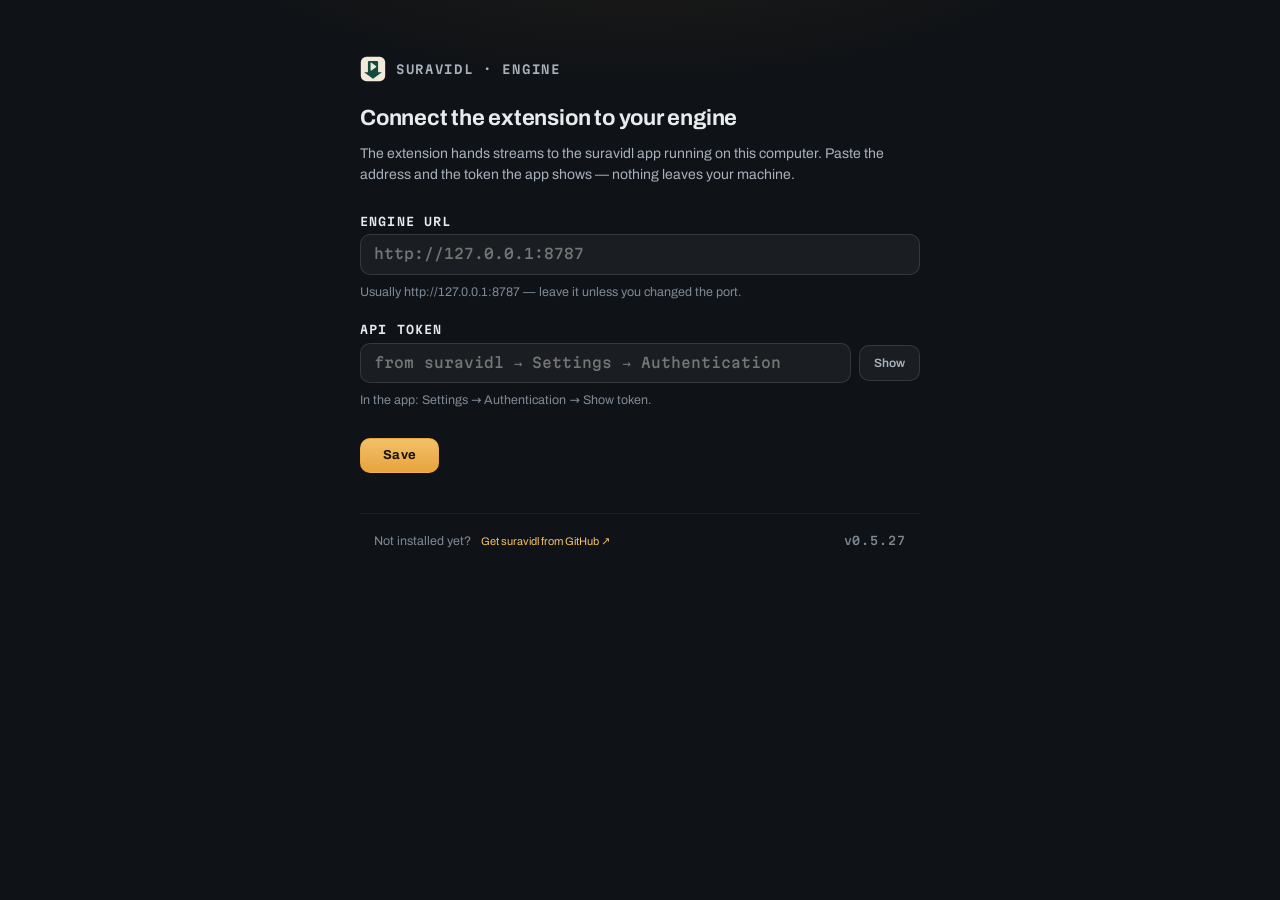
==== extension/options.html @ 82f00f2b "fix(extension): 0.5.27 "the slate" — a playlist's fragments are not videos An X post would not downl" ====
<!doctype html>
<html lang="en">
  <head>
    <meta charset="utf-8" />
    <title>suravidl — engine</title>
    <link rel="stylesheet" href="popup.css" />
    <link rel="stylesheet" href="options.css" />
  </head>
  <body>
    <main class="page">
      <div class="brand">
        <svg class="mark" viewBox="0 0 256 256" aria-hidden="true">
          <path d="M 62 8 H 194 A 54 54 0 0 1 248 62 V 194 A 54 54 0 0 1 194 248 H 62 A 54 54 0 0 1 8 194 V 62 A 54 54 0 0 1 62 8 Z" fill="var(--mark-tile)"/>
          <path d="M 90 48 H 166 A 12 12 0 0 1 178 60 V 160 H 216 L 128 224 L 40 160 H 78 V 60 A 12 12 0 0 1 90 48 Z M 104 71 L 104 137 Q 104 148 113 141.6 L 157 110.4 Q 166 104 157 97.6 L 113 66.4 Q 104 60 104 71 Z" fill="var(--mark-arrow)" fill-rule="evenodd"/>
        </svg>
        <span>suravidl · engine</span>
      </div>

      <h1 data-i18n="Connect the extension to your engine">Connect the extension to your engine</h1>
      <p class="lede" data-i18n="The extension hands streams to the suravidl app running on this computer. Paste the address and the token the app shows — nothing leaves your machine.">The extension hands streams to the suravidl app running on this computer. Paste the address and the token the app shows — nothing leaves your machine.</p>

      <form id="engineForm" autocomplete="off">
        <label for="engineUrl" data-i18n="Engine URL">Engine URL</label>
        <input id="engineUrl" type="text" inputmode="url" spellcheck="false"
               placeholder="http://127.0.0.1:8787" />
        <p class="hint" data-i18n="Usually http://127.0.0.1:8787 — leave it unless you changed the port.">Usually http://127.0.0.1:8787 — leave it unless you changed the port.</p>

        <label for="engineToken" data-i18n="API token">API token</label>
        <div class="tokenrow">
          <input id="engineToken" type="password" spellcheck="false"
                 placeholder="from suravidl → Settings → Authentication"
                 data-i18n-ph="from suravidl → Settings → Authentication" />
          <button id="reveal" class="reveal" type="button"
                  aria-label="Show the token" data-i18n="Show">Show</button>
        </div>
        <p class="hint" data-i18n="In the app: Settings → Authentication → Show token.">In the app: Settings → Authentication → Show token.</p>

        <div class="row">
          <button id="save" class="save" type="button" data-i18n="Save">Save</button>
          <span id="msg" class="msg" role="status" aria-live="polite"></span>
        </div>
      </form>

      <footer>
        <span data-i18n="Not installed yet?">Not installed yet?</span>
        <a href="https://github.com/LoLyeah/suravidl#install" target="_blank" rel="noopener"
           data-i18n="Get suravidl from GitHub ↗">Get suravidl from GitHub ↗</a>
        <span class="ver" id="ver">v0.5.27</span>
      </footer>
    </main>
    <script src="i18n.js"></script>
    <script src="options.js"></script>
  </body>
</html>
---- extension/popup.css ----
/* suravidl extension popup — the house tokens, scaled to a 340px plate.
   Same room as the app: graphite ground, one lamp, smoked glass, signal
   amber for the one action. Archivo + Martian Mono ship beside this file. */
@font-face {
  font-family: "Archivo";
  src: url("fonts/archivo-var.woff2") format("woff2");
  font-weight: 100 900;
  font-display: swap;
}
@font-face {
  font-family: "Martian Mono";
  src: url("fonts/martian-mono-var.woff2") format("woff2");
  font-weight: 100 800;
  font-display: swap;
}

:root {
  color-scheme: dark;   /* native bits (panel frame, scrollbars) start dark */
  --bg: #0f1216;
  --text: #e8eaed;
  --muted: #a8b1bd;
  --dim: #7f8a97;
  --line: rgba(232, 236, 240, .12);
  --line-soft: rgba(232, 236, 240, .07);
  --glass-bg: rgba(232, 236, 240, .05);
  --glass-bg-strong: rgba(232, 236, 240, .09);
  --glass-blur: blur(14px) saturate(115%);
  --inset-hi: rgba(255, 255, 255, .10);
  --accent: #e8a33e;
  --accent2: #f3c169;
  --accent-fg: #1a1305;
  --accent-soft: rgba(232, 163, 62, .16);
  --accent-line: rgba(232, 163, 62, .45);
  --accent-glow: rgba(232, 163, 62, .55);
  --ok: #4ecf83;
  --err: #ff8078;
  --sel: rgba(232, 163, 62, .30);
  --lamp: rgba(232, 163, 62, .10);
  --shadow: 0 18px 40px rgba(0, 0, 0, .5), 0 2px 10px rgba(0, 0, 0, .35);
  /* the chip at night: cream tile, pine arrow (the brand's dark-room twin) */
  --mark-tile: #F2E9D8;
  --mark-arrow: #14493C;
}

* { box-sizing: border-box; }

html, body { margin: 0; }

body {
  width: 340px;
  font: 400 13px/1.45 "Archivo", system-ui, -apple-system, sans-serif;
  color: var(--text);
  background:
    radial-gradient(420px 200px at 50% -70px, var(--lamp), transparent 70%),
    var(--bg);
  -webkit-font-smoothing: antialiased;
}

/* ---------- the parts nobody draws, drawn ---------- */
::selection { background: var(--sel); }
:focus-visible { outline: 2px solid var(--accent); outline-offset: 2px; }
* { caret-color: var(--accent); }
::-webkit-scrollbar { width: 10px; }
::-webkit-scrollbar-thumb { background: rgba(232, 236, 240, .16); border-radius: 999px;
  border: 3px solid transparent; background-clip: padding-box; }
::-webkit-scrollbar-thumb:hover { background: rgba(232, 236, 240, .28);
  border: 3px solid transparent; background-clip: padding-box; }

.shell { padding: 12px 14px 10px; }

/* ---------- header: mark, word, engine light ---------- */
header { display: flex; align-items: center; gap: 8px; }
.mark { width: 22px; height: 22px; display: block; }
.word { font-weight: 700; font-size: 15px; letter-spacing: .1px; }
.engine {
  margin-left: auto; display: inline-flex; align-items: center; gap: 6px;
  padding: 3px 9px 3px 8px; border-radius: 999px;
  background: var(--glass-bg); border: 1px solid var(--line);
  font-size: 11px; color: var(--muted);
}
.led { width: 7px; height: 7px; border-radius: 50%; background: var(--dim); }
.engine.ok .led { background: var(--ok); box-shadow: 0 0 6px rgba(78, 207, 131, .6); }
.engine.down .led { background: var(--accent); box-shadow: 0 0 6px var(--accent-glow); }

/* ---------- the plate ---------- */
.plate {
  margin-top: 12px; padding: 14px; border-radius: 20px;
  background: var(--glass-bg);
  -webkit-backdrop-filter: var(--glass-blur);
  backdrop-filter: var(--glass-blur);
  border: 1px solid var(--line);
  box-shadow: inset 0 1px 0 var(--inset-hi), var(--shadow);
}
@supports not ((backdrop-filter: blur(1px)) or (-webkit-backdrop-filter: blur(1px))) {
  .plate { background: #14181d; }   /* a fake half-glass never ships */
}
.plate.quiet { box-shadow: inset 0 1px 0 var(--inset-hi); }

.site { display: flex; align-items: center; gap: 7px; margin-bottom: 8px; }
.site img { width: 16px; height: 16px; }
.site span { font-size: 12px; color: var(--muted); }

h1 { margin: 0; font-size: 15px; font-weight: 700; line-height: 1.35; }
.sub a { color: var(--accent2); text-decoration: underline; text-underline-offset: 3px; }
@media (hover: hover) { .sub a:hover { color: var(--accent); } }
.sub { margin: 6px 0 0; font-size: 12.5px; line-height: 1.45; color: var(--muted); }

/* ---------- which stream (only when the page offered several) ---------- */
.pickgroup { margin-top: 12px; }
.lbl { font-size: 11px; font-weight: 700; letter-spacing: .14em;
  text-transform: uppercase; color: var(--dim); }
.streams {
  /* the newest video's own streams fit without scrolling; the long tail is
     folded away behind #foldline, not scrolled past (v0.5.20) */
  max-height: 236px; overflow-y: auto; margin-top: 6px;
  /* overflow clips at the padding box: 4px keeps the last row's rounded
     bottom from sitting flush against the clip edge */
  padding-bottom: 4px;
  scrollbar-width: thin;                              /* Firefox */
  scrollbar-color: rgba(232, 236, 240, .16) transparent;
}
.stream {
  display: grid; grid-template-columns: 1fr auto; align-items: center;
  gap: 0 8px; padding: 7px 9px; margin-top: 5px;
  border: 1px solid var(--line-soft); border-radius: 9px;
  font-size: 12.5px;
}
.stream:first-child { margin-top: 0; }
.pickline {
  display: flex; align-items: center; gap: 9px;
  min-width: 0; cursor: pointer;
}
.pickline .ssay { overflow: hidden; text-overflow: ellipsis; white-space: nowrap; }
.pickline input {
  /* a checkbox, drawn as a checkbox: this list is multi-select, and a
     circle promises a single choice (v0.5.12) */
  appearance: none; -webkit-appearance: none; margin: 0;
  width: 15px; height: 15px; flex: none; border-radius: 4.5px;
  border: 1.5px solid var(--line); background: transparent;
}
.pickline input:checked { border-color: var(--accent); background: var(--accent-soft); }
.pickline input:checked::after {
  content: ""; display: block; width: 7px; height: 3.5px; margin: 2.7px 0 0 2.2px;
  border-left: 2px solid var(--accent); border-bottom: 2px solid var(--accent);
  transform: rotate(-45deg); transform-origin: center;
}
.pickline input:focus-visible { outline: 2px solid var(--accent); outline-offset: 2px; }
.stream:has(input:focus-visible) { outline: 2px solid var(--accent); outline-offset: 2px; }
.more {
  flex: none; border: 1px solid var(--line-soft); background: transparent;
  color: var(--dim); border-radius: 8px; padding: 2px 7px; cursor: pointer;
  font-family: "Archivo", system-ui, sans-serif;
  font-size: 11px; font-weight: 600; letter-spacing: .12em; text-transform: uppercase;
}
.more:hover { color: var(--text); border-color: var(--line); }
.more[aria-expanded="true"] { color: var(--accent); border-color: var(--accent); }

/* the recommended row: the newest video's biggest file (v0.5.20) */
.pickline .best {
  flex: none; padding: 1px 5px; border-radius: 5px;
  color: var(--accent); background: var(--accent-soft);
  font-size: 9.5px; font-weight: 700; letter-spacing: .10em; text-transform: uppercase;
}

/* the finds from before this video, folded away by default (v0.5.20) */
.earlier {
  margin: 9px 0 3px 2px; padding-top: 7px;
  border-top: 1px solid var(--line-soft);
  color: var(--dim);
  font-size: 10px; font-weight: 600; letter-spacing: .12em; text-transform: uppercase;
}

/* one video on the page: its own frame says more than any label (v0.5.26) */
.onevideo {
  display: grid; grid-template-columns: 92px 1fr; gap: 10px; align-items: center;
  margin-top: 9px;
}
.ometa { font-size: 12px; color: var(--text); font-variant-numeric: tabular-nums; }

/* one card per video when a feed has more than one on the page (v0.5.22) */
.cards { display: grid; gap: 8px; margin-top: 10px; }
.card {
  display: grid; grid-template-columns: 92px 1fr; gap: 10px; align-items: center;
  padding: 6px; text-align: left;
  background: var(--glass-bg); border: 1px solid var(--line-soft);
  border-radius: 10px; color: var(--text);
  font-family: "Archivo", system-ui, sans-serif;
}
.card:hover { background: var(--glass-bg-strong); border-color: var(--line); }
.card:focus-visible { outline: 2px solid var(--accent); outline-offset: 2px; }
.thumb {
  width: 92px; height: 52px; border-radius: 6px;
  background: linear-gradient(135deg, rgba(255,255,255,.07), rgba(255,255,255,.02));
  background-size: cover; background-position: center;
  border: 1px solid var(--line-soft);
}
.cmeta { display: grid; gap: 3px; min-width: 0; }
.cline { font-size: 12.5px; font-weight: 600; }
.cacts { display: flex; align-items: center; gap: 12px; white-space: nowrap; }
.cdl, .cqual {
  background: none; border: 0; padding: 0; cursor: pointer;
  font-family: inherit; font-size: 11px;
}
.cdl { font-weight: 600; color: var(--accent); }
.cqual { color: var(--dim); }
.cdl:hover, .cqual:hover { text-decoration: underline; }
/* the list is the page's history, not a promise that it holds this video */
.hint { margin: 9px 2px 0; font-size: 10.5px; line-height: 1.45; color: var(--dim); }

/* a stream's parts hang under its master; the toggle line stays quiet */
.stream.part { margin-left: 22px; }
.partsline { margin: 2px 0 8px 22px; }
/* outside the scroll box, and at the list's own margin, not a part's */
.foldline { margin: 5px 0 2px; }
.partstoggle {
  background: none;
  border: 0;
  padding: 0;
  color: var(--accent);
  font: inherit;
  font-size: 12px;
  cursor: pointer;
}
.partstoggle:hover { text-decoration: underline; }
.raw {
  grid-column: 1 / -1; margin: 7px 0 3px; padding: 8px 10px;
  font: 10.5px/1.5 ui-monospace, "SF Mono", Menlo, Consolas, monospace;
  color: var(--muted); background: var(--glass-bg);
  border: 1px solid var(--line-soft); border-radius: 8px;
  white-space: pre-wrap; word-break: break-all; user-select: text;
}
@media (hover: hover) {
  .stream:hover { background: var(--glass-bg-strong); }
}

/* ---------- the one amber control ---------- */
.send {
  width: 100%; margin-top: 12px; height: 40px;
  border: 0; border-radius: 9px; cursor: pointer;
  background: var(--accent); color: var(--accent-fg);
  font: 700 13.5px "Archivo", inherit; letter-spacing: .1px;
  box-shadow: 0 10px 22px -10px var(--accent-glow), inset 0 1px 0 rgba(255, 255, 255, .35);
  transition: transform .12s ease-out, background-color .12s ease-out;
}
.send:active { transform: scale(.97); }
@media (hover: hover) { .send:hover { background: var(--accent2); } }
.send:disabled { opacity: .75; pointer-events: none; }
.send.busy { animation: breathe 1.1s ease-in-out infinite; }

.ghost {
  margin-top: 12px; height: 36px; padding: 0 14px;
  border-radius: 9px; cursor: pointer;
  background: var(--glass-bg); border: 1px solid var(--line); color: var(--text);
  font: 700 12.5px "Archivo", inherit;
  transition: transform .12s ease-out;
}
.ghost:active { transform: scale(.97); }
.ghost.wide { width: 100%; margin-top: 8px; }   /* the quick door, one beat quieter */
.ghost:disabled { opacity: .75; pointer-events: none; }
@media (hover: hover) {
  .ghost:hover { background: var(--glass-bg-strong); border-color: rgba(232, 236, 240, .22); }
}

/* ---------- v0.5.12: the mirror — the app's states, at the door ---------- */
.recentlist { margin-top: 8px; display: grid; gap: 5px; }
.recent-row { display: flex; align-items: center; gap: 8px; font-size: 12.5px; min-width: 0; }
.rdot { width: 7px; height: 7px; flex: none; border-radius: 50%; background: var(--dim); }
.recent-row.st-downloading .rdot { background: var(--accent); box-shadow: 0 0 6px var(--accent-glow); }
.recent-row.st-merging .rdot { background: var(--accent); }
.recent-row.st-completed .rdot { background: var(--ok); }
.recent-row.st-failed .rdot { background: var(--err); }
.recent-row.st-queued .rdot { background: var(--muted); }
.rname { overflow: hidden; text-overflow: ellipsis; white-space: nowrap; min-width: 0; }
.rstate { margin-left: auto; flex: none; font-size: 11px; color: var(--dim); }
.rnote { font-size: 11.5px; line-height: 1.4; color: var(--muted); padding-left: 15px; }

/* ---------- status ---------- */
.status { margin-top: 10px; font-size: 12.5px; line-height: 1.45; color: var(--muted); }
.status:empty { display: none; }
.status.ok { color: var(--ok); }
.status.bad { color: var(--err); }

/* ---------- footer ---------- */
footer {
  display: flex; align-items: center; justify-content: space-between;
  padding: 0 14px 10px;
}
footer a { font-size: 11px; color: var(--dim); text-decoration: underline;
  text-underline-offset: 3px; }
@media (hover: hover) { footer a:hover { color: var(--muted); } }
.ver { font: 400 10.5px "Martian Mono", ui-monospace, Menlo, monospace; color: var(--dim); }

/* ---------- one authored moment ---------- */
.plate { animation: rise .24s cubic-bezier(.22, 1, .36, 1); }
@keyframes rise { from { opacity: 0; transform: translateY(6px); } }
@keyframes breathe { 50% { filter: brightness(1.12); } }
@media (prefers-reduced-motion: reduce) {
  .plate, .send, .ghost { animation: none; transition: none; }
}
---- extension/options.css ----
/* suravidl extension — the engine page. Same room as the popup: graphite
   ground, one lamp, smoked glass, signal amber for the one action. Tokens
   and both faces come from popup.css, which the page links first; this file
   only lays out a page that is a tab, not a 340px plate. */

body {
  width: auto;                    /* popup.css pins the popup's 340px */
  min-height: 100vh;
  background:
    radial-gradient(720px 320px at 50% -140px, var(--lamp), transparent 70%),
    var(--bg);
}

.page {
  width: min(560px, calc(100vw - 48px));
  margin: 0 auto;
  padding: 56px 0 40px;
}

.brand {
  display: flex;
  align-items: center;
  gap: 10px;
  color: var(--muted);
  font: 600 12px/1 "Martian Mono", ui-monospace, monospace;
  letter-spacing: .14em;
  text-transform: uppercase;
}
.brand .mark { width: 26px; height: 26px; display: block; }

.page h1 {
  margin: 22px 0 0;
  font-size: 22px;                /* popup.css's h1 is a 15px popup head */
  font-weight: 700;
  line-height: 1.3;
  letter-spacing: -.01em;
}

.lede {
  margin: 10px 0 0;
  color: var(--muted);
  font-size: 14px;
  line-height: 1.55;
}

form { margin: 30px 0 0; }

label {
  display: block;
  margin: 22px 0 7px;
  color: var(--text);
  font: 600 11.5px/1 "Martian Mono", ui-monospace, monospace;
  letter-spacing: .1em;
  text-transform: uppercase;
}

input[type="text"], input[type="password"] {
  width: 100%;
  padding: 11px 13px;
  color: var(--text);
  font: 500 14px/1.2 "Martian Mono", ui-monospace, monospace;
  background: var(--glass-bg);
  border: 1px solid var(--line);
  border-radius: 10px;
  outline: none;
}
input[type="text"]:focus, input[type="password"]:focus {
  border-color: var(--accent-line);
  box-shadow: 0 0 0 3px var(--accent-soft);
}

.tokenrow { display: flex; gap: 8px; align-items: center; }
.tokenrow input { flex: 1 1 auto; min-width: 0; }

.hint {
  margin: 8px 0 0;
  color: var(--dim);
  font-size: 12.5px;
  line-height: 1.5;
}
.hint b { color: var(--muted); font-weight: 600; }

.row { display: flex; align-items: center; gap: 14px; margin-top: 28px; }

.reveal {
  flex: none;
  padding: 11px 14px;
  color: var(--muted);
  font: 600 12px/1 "Archivo", system-ui, sans-serif;
  background: var(--glass-bg);
  border: 1px solid var(--line);
  border-radius: 10px;
  cursor: pointer;
}
@media (hover: hover) { .reveal:hover { color: var(--text); border-color: var(--line-soft); } }

.save {
  padding: 10px 22px;
  color: var(--accent-fg);
  font: 700 13px/1 "Archivo", system-ui, sans-serif;
  letter-spacing: .02em;
  background: linear-gradient(180deg, var(--accent2), var(--accent));
  border: 1px solid var(--accent-line);
  border-radius: 10px;
  cursor: pointer;
}
@media (hover: hover) { .save:hover { filter: brightness(1.06); } }

.msg { color: var(--ok); font-size: 13px; min-height: 18px; }

footer {
  margin-top: 40px;
  padding-top: 18px;
  border-top: 1px solid var(--line-soft);
  display: flex;
  gap: 10px;
  align-items: baseline;
  flex-wrap: wrap;
  color: var(--dim);
  font-size: 12.5px;
}
footer a { color: var(--accent2); text-decoration: none; }
@media (hover: hover) { footer a:hover { color: var(--accent); } }
footer .ver {
  margin-left: auto;
  font: 500 11.5px/1 "Martian Mono", ui-monospace, monospace;
  letter-spacing: .08em;
}
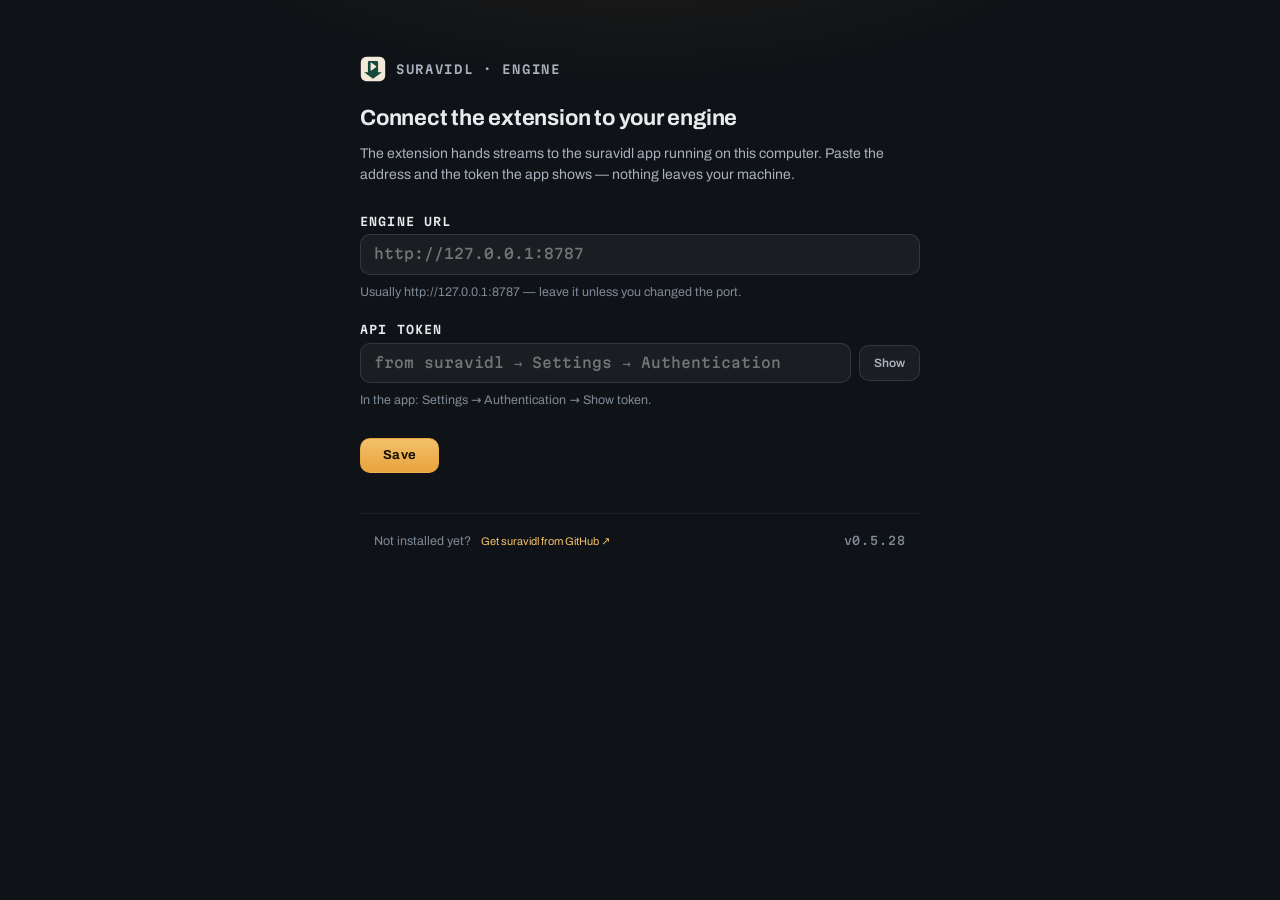
==== commit 64d11976: "fix(extension): 0.5.28 "the pair" — one reel, two edge hosts The first reel of a feed still download" ====
--- a/extension/options.html
+++ b/extension/options.html
@@ -45,7 +45,7 @@
         <span data-i18n="Not installed yet?">Not installed yet?</span>
         <a href="https://github.com/LoLyeah/suravidl#install" target="_blank" rel="noopener"
            data-i18n="Get suravidl from GitHub ↗">Get suravidl from GitHub ↗</a>
-        <span class="ver" id="ver">v0.5.27</span>
+        <span class="ver" id="ver">v0.5.28</span>
       </footer>
     </main>
     <script src="i18n.js"></script>
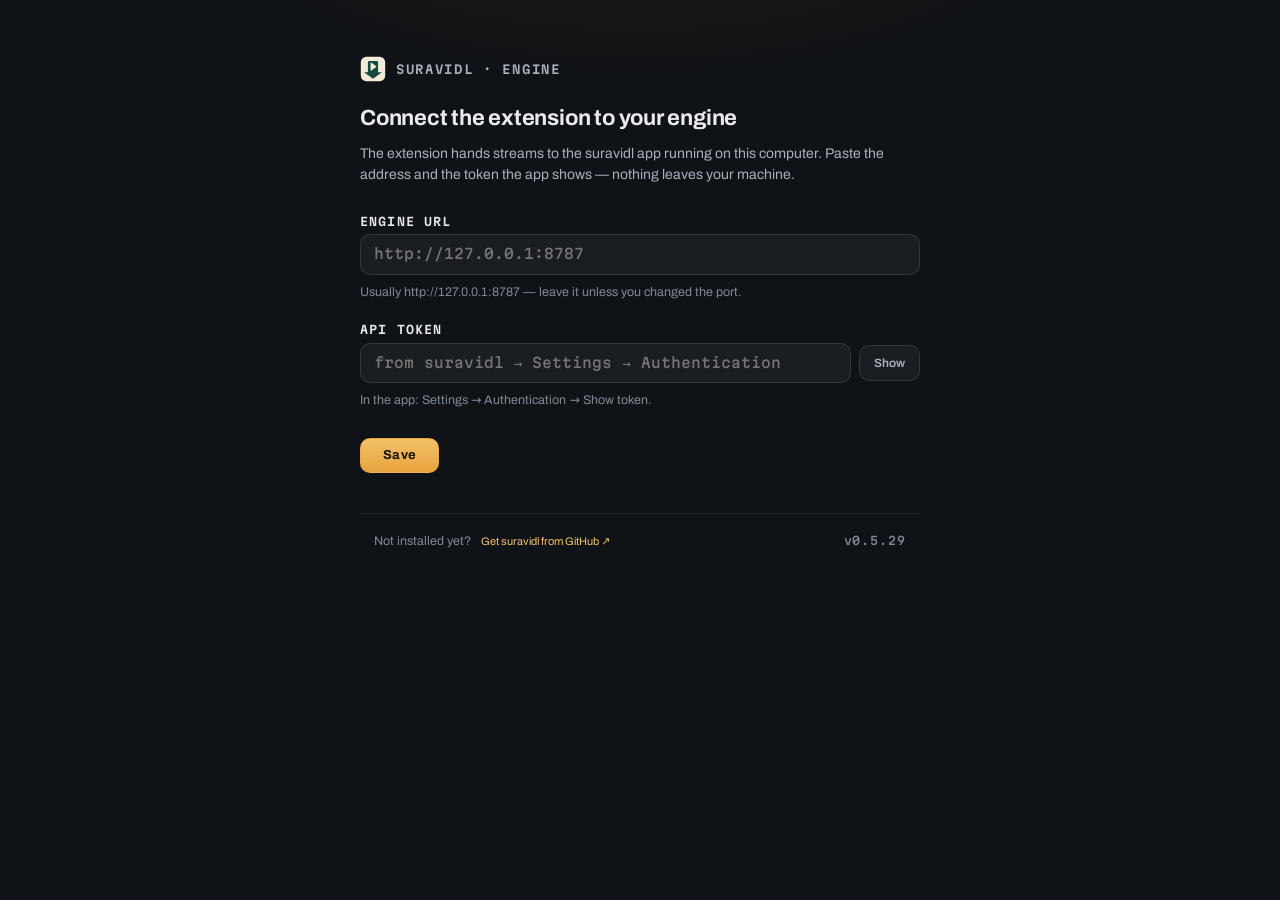
==== commit 92c7d121: "fix(extension): 0.5.29 "the one picture" — a poster is not a thumbnail The poster fallback added in " ====
--- a/extension/options.html
+++ b/extension/options.html
@@ -45,7 +45,7 @@
         <span data-i18n="Not installed yet?">Not installed yet?</span>
         <a href="https://github.com/LoLyeah/suravidl#install" target="_blank" rel="noopener"
            data-i18n="Get suravidl from GitHub ↗">Get suravidl from GitHub ↗</a>
-        <span class="ver" id="ver">v0.5.28</span>
+        <span class="ver" id="ver">v0.5.29</span>
       </footer>
     </main>
     <script src="i18n.js"></script>
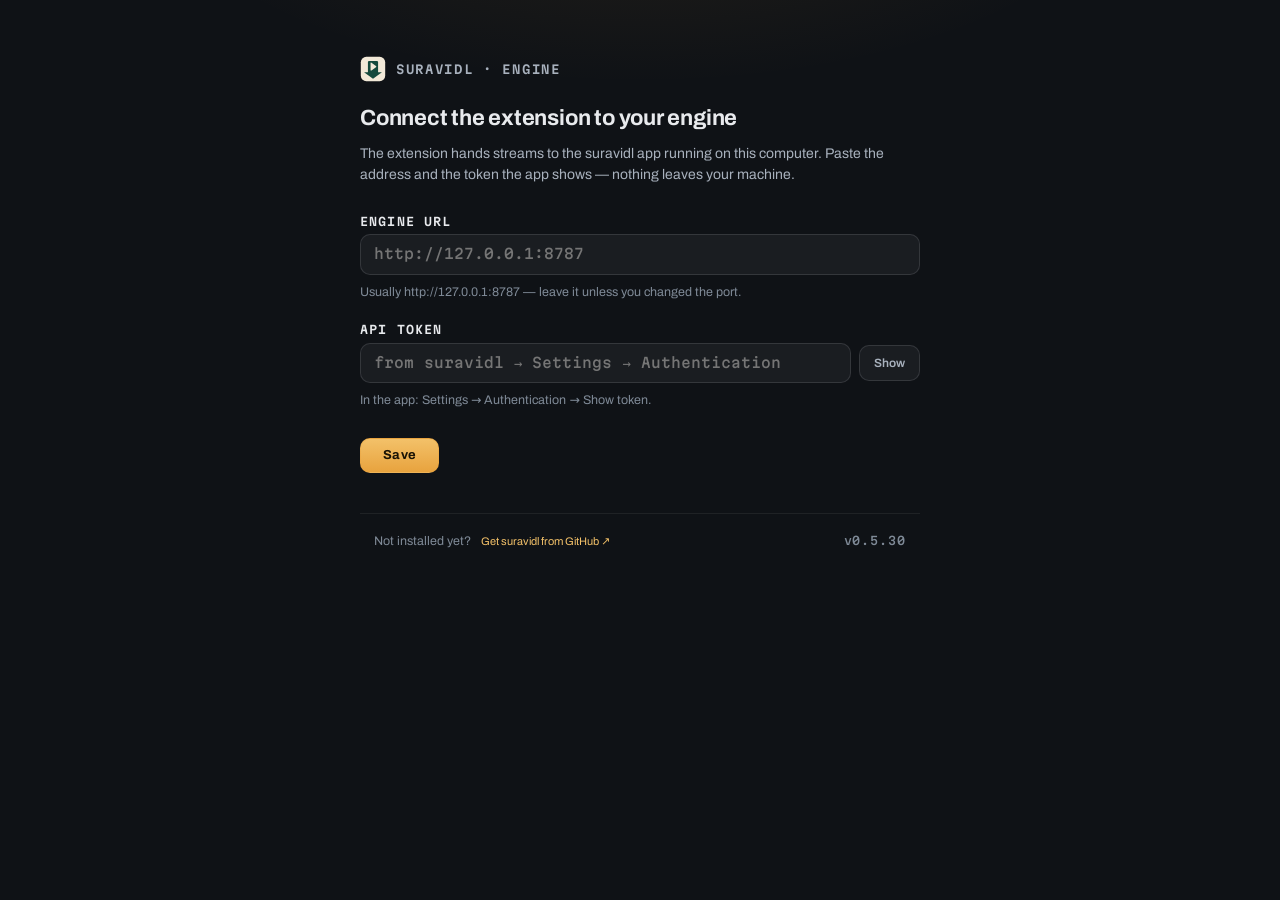
==== commit f9239093: "feat(extension): 0.5.30 "the page" — a door for friends-only videos Gemini 4 Carbon on the friends-o" ====
--- a/extension/options.html
+++ b/extension/options.html
@@ -45,7 +45,7 @@
         <span data-i18n="Not installed yet?">Not installed yet?</span>
         <a href="https://github.com/LoLyeah/suravidl#install" target="_blank" rel="noopener"
            data-i18n="Get suravidl from GitHub ↗">Get suravidl from GitHub ↗</a>
-        <span class="ver" id="ver">v0.5.29</span>
+        <span class="ver" id="ver">v0.5.30</span>
       </footer>
     </main>
     <script src="i18n.js"></script>
--- a/extension/popup.css
+++ b/extension/popup.css
@@ -207,6 +207,11 @@
 /* the list is the page's history, not a promise that it holds this video */
 .hint { margin: 9px 2px 0; font-size: 10.5px; line-height: 1.45; color: var(--dim); }
 
+/* the page door (v0.5.30): the one route that works for a video the CDN
+   will not replay — quiet, at the foot of the shell, never above the list */
+.pagedoor { margin-top: 10px; padding-top: 8px; border-top: 1px solid var(--line, rgba(232,236,240,.10)); }
+.pagedoor .hint { margin-top: 6px; }
+
 /* a stream's parts hang under its master; the toggle line stays quiet */
 .stream.part { margin-left: 22px; }
 .partsline { margin: 2px 0 8px 22px; }
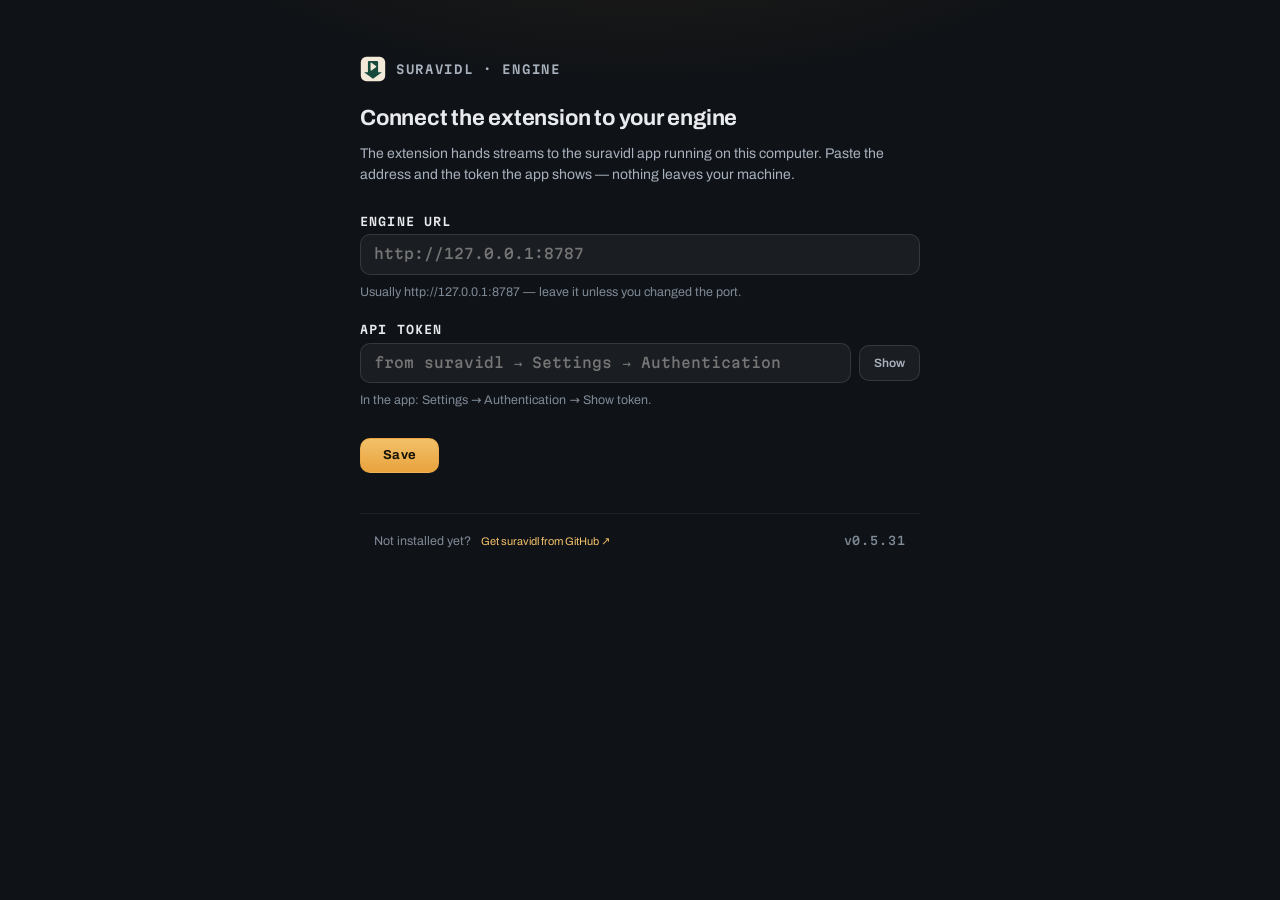
==== commit 065aad17: "feat(extension): 0.5.31 "the marker" — say when the player streams through JS The owner's read was t" ====
--- a/extension/options.html
+++ b/extension/options.html
@@ -45,7 +45,7 @@
         <span data-i18n="Not installed yet?">Not installed yet?</span>
         <a href="https://github.com/LoLyeah/suravidl#install" target="_blank" rel="noopener"
            data-i18n="Get suravidl from GitHub ↗">Get suravidl from GitHub ↗</a>
-        <span class="ver" id="ver">v0.5.30</span>
+        <span class="ver" id="ver">v0.5.31</span>
       </footer>
     </main>
     <script src="i18n.js"></script>
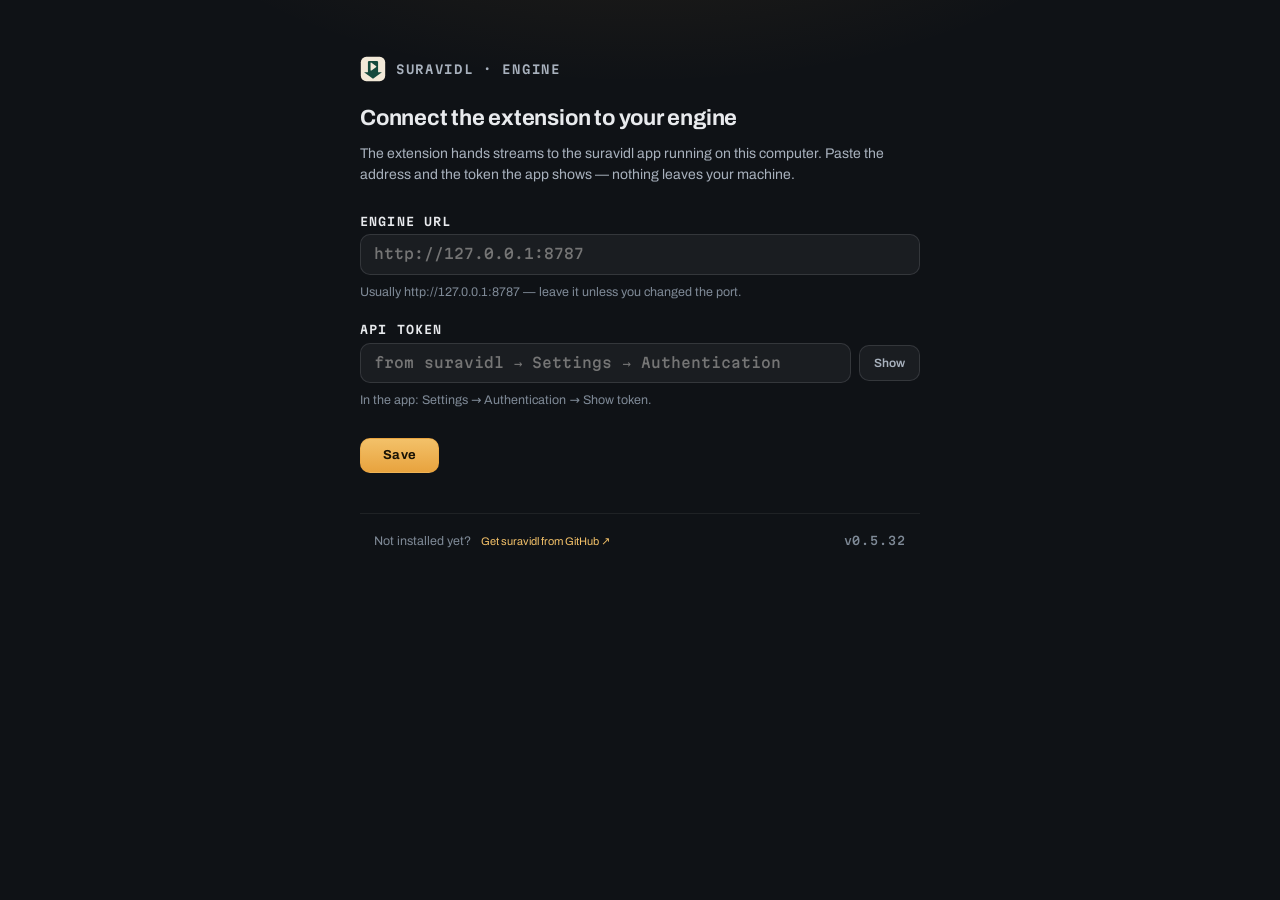
==== commit 7d28fee8: "fix(extension): 0.5.32 "the reel of parts" — chunks stop eating the stream Report: on VOD sites that" ====
--- a/extension/options.html
+++ b/extension/options.html
@@ -45,7 +45,7 @@
         <span data-i18n="Not installed yet?">Not installed yet?</span>
         <a href="https://github.com/LoLyeah/suravidl#install" target="_blank" rel="noopener"
            data-i18n="Get suravidl from GitHub ↗">Get suravidl from GitHub ↗</a>
-        <span class="ver" id="ver">v0.5.31</span>
+        <span class="ver" id="ver">v0.5.32</span>
       </footer>
     </main>
     <script src="i18n.js"></script>
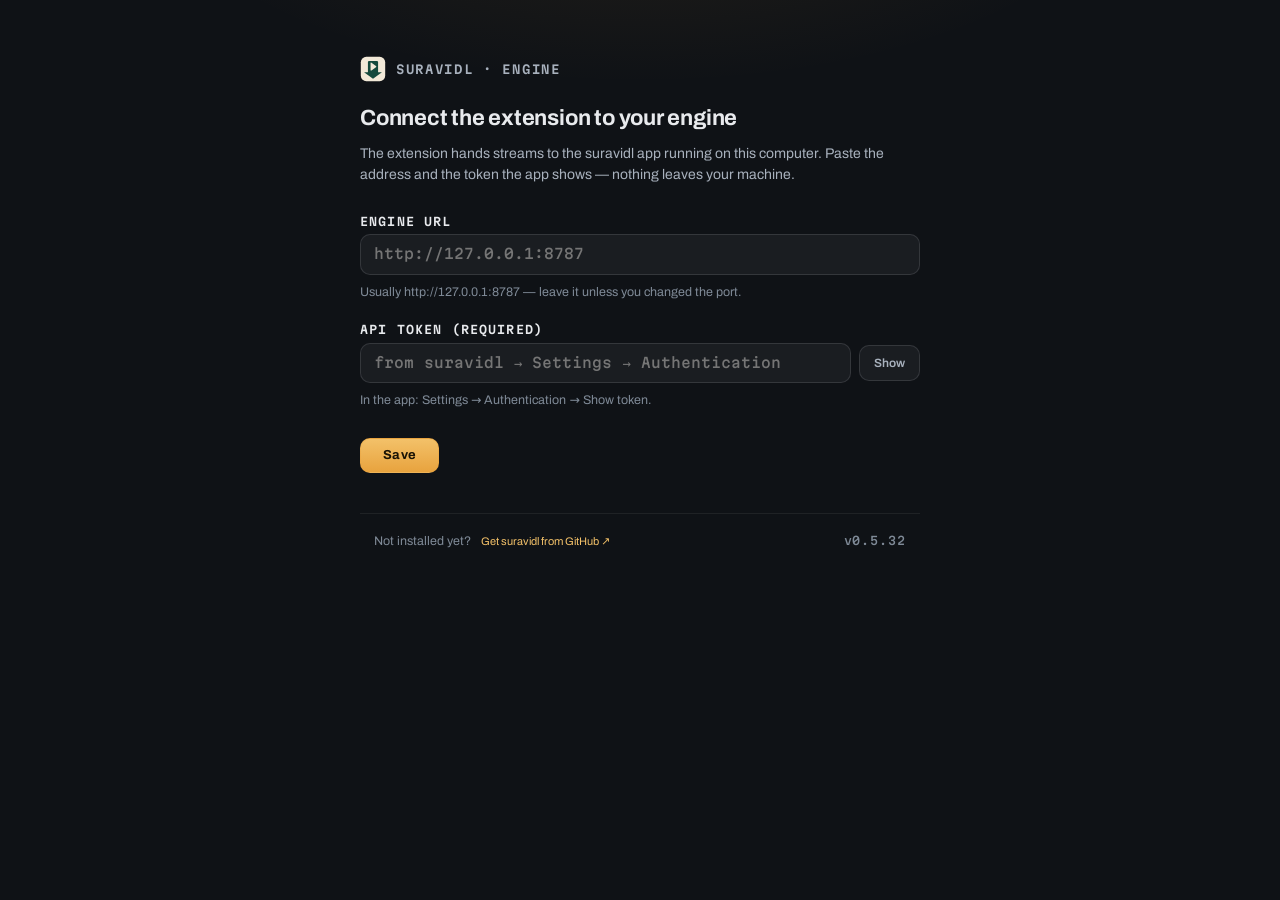
==== commit 38609d78: "wip(ext): the API token is required, and the popup says so Unreleased: no version bump, no push — co" ====
--- a/extension/options.html
+++ b/extension/options.html
@@ -25,15 +25,18 @@
                placeholder="http://127.0.0.1:8787" />
         <p class="hint" data-i18n="Usually http://127.0.0.1:8787 — leave it unless you changed the port.">Usually http://127.0.0.1:8787 — leave it unless you changed the port.</p>
 
-        <label for="engineToken" data-i18n="API token">API token</label>
+        <label for="engineToken" data-i18n="API token (required)">API token (required)</label>
         <div class="tokenrow">
-          <input id="engineToken" type="password" spellcheck="false"
+          <input id="engineToken" type="password" spellcheck="false" required
+                 aria-required="true"
                  placeholder="from suravidl → Settings → Authentication"
                  data-i18n-ph="from suravidl → Settings → Authentication" />
           <button id="reveal" class="reveal" type="button"
                   aria-label="Show the token" data-i18n="Show">Show</button>
         </div>
         <p class="hint" data-i18n="In the app: Settings → Authentication → Show token.">In the app: Settings → Authentication → Show token.</p>
+        <p class="hint warn" id="tokenWarn" hidden
+           data-i18n="No token saved: every download will be refused with 401 until you paste one here.">No token saved: every download will be refused with 401 until you paste one here.</p>
 
         <div class="row">
           <button id="save" class="save" type="button" data-i18n="Save">Save</button>
--- a/extension/options.css
+++ b/extension/options.css
@@ -79,6 +79,8 @@
   line-height: 1.5;
 }
 .hint b { color: var(--muted); font-weight: 600; }
+/* an empty token is a broken setup, not a preference */
+.hint.warn { color: var(--err, #ff8a80); }
 
 .row { display: flex; align-items: center; gap: 14px; margin-top: 28px; }
 
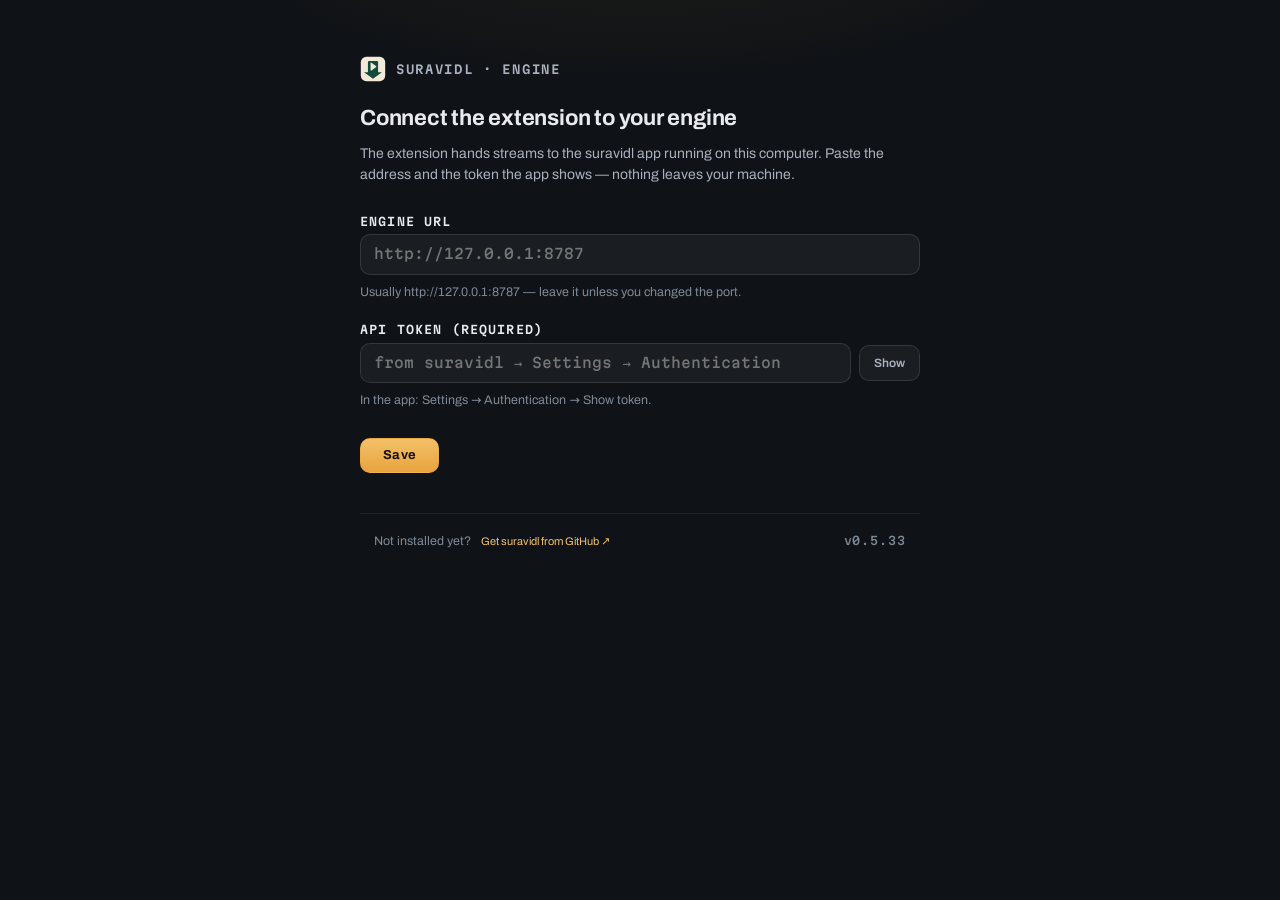
==== commit 3017d5c9: "release: v0.49.15 "the handshake" — the two halves know each other A batch of five things, all of th" ====
--- a/extension/options.html
+++ b/extension/options.html
@@ -48,7 +48,7 @@
         <span data-i18n="Not installed yet?">Not installed yet?</span>
         <a href="https://github.com/LoLyeah/suravidl#install" target="_blank" rel="noopener"
            data-i18n="Get suravidl from GitHub ↗">Get suravidl from GitHub ↗</a>
-        <span class="ver" id="ver">v0.5.32</span>
+        <span class="ver" id="ver">v0.5.33</span>
       </footer>
     </main>
     <script src="i18n.js"></script>
